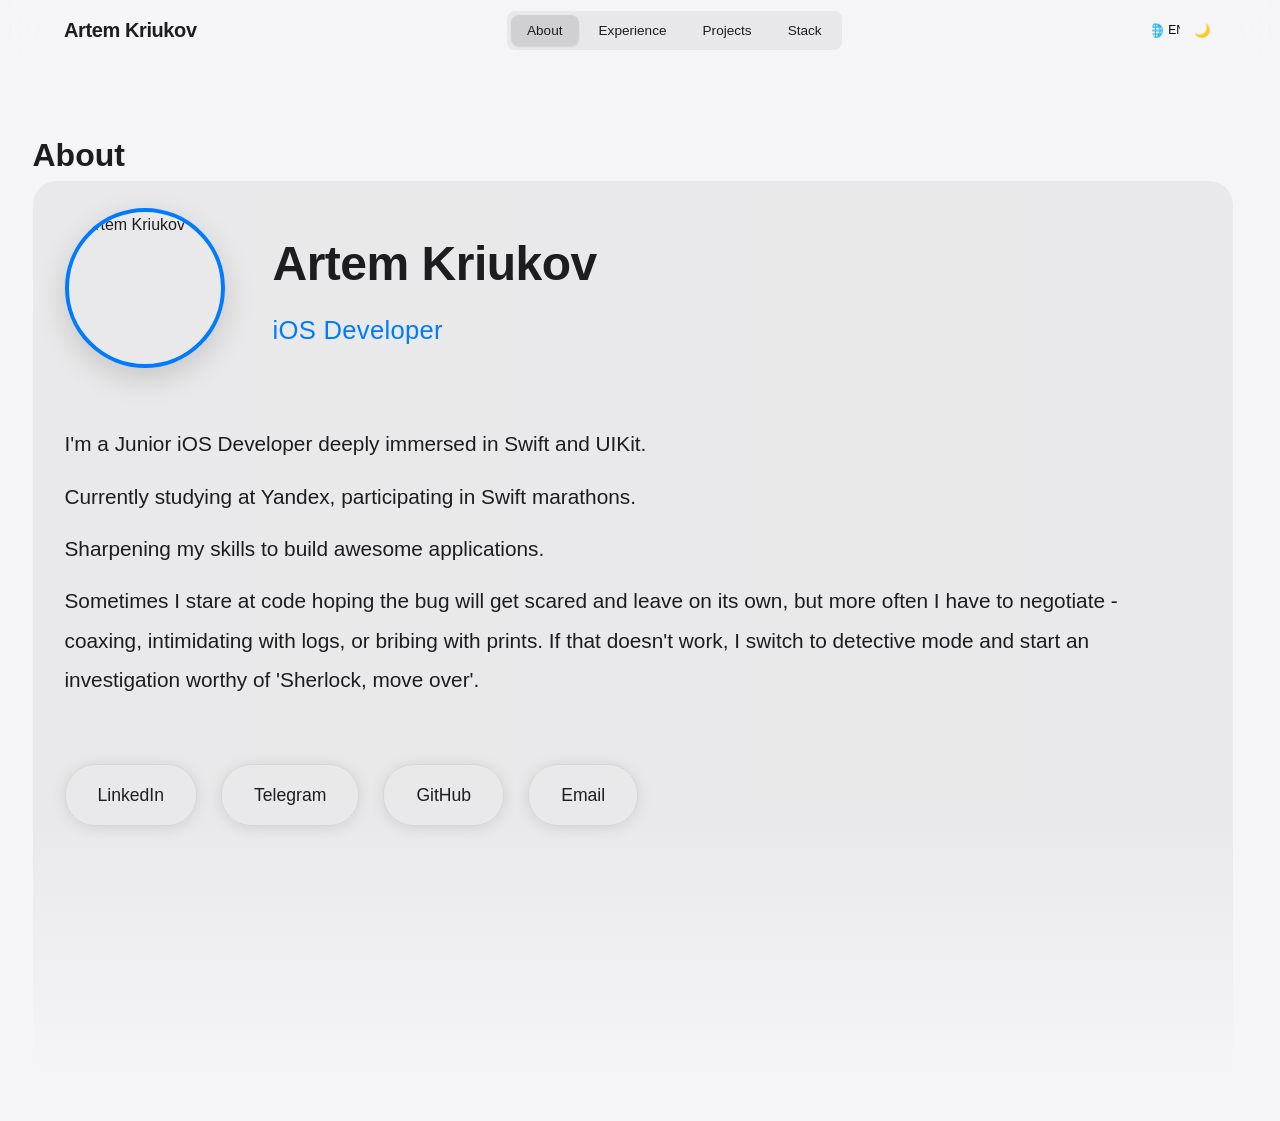
==== index.html @ dbe0424d "add about lang" ====
<!DOCTYPE html>
<html lang="ru" class="light-theme">
<head>
  <meta charset="UTF-8">
  <meta name="viewport" content="width=device-width,initial-scale=1.0">
  <title>Артем Крюков | iOS Developer</title>
  <link rel="stylesheet" href="styles/main.css">
</head>
<body>
  <div class="app-container">
    <!-- Объединенный навбар для десктопа -->
    <div class="navbar-desktop">
      <div class="navbar-top">
        <div class="navbar-name">Artem Kriukov</div>
        <div class="navbar-tabs">
          <button class="navbar-tab active" data-content="about">About</button>
          <button class="navbar-tab" data-content="experience">Experience</button>
          <button class="navbar-tab" data-content="projects">Projects</button>
          <button class="navbar-tab" data-content="stack">Stack</button>
        </div>
        <div class="navbar-actions">
          <button class="lang-toggle" title="Switch language">
            <span class="lang-icon">🌐</span>
            <span class="lang-text">EN</span>
          </button>
          <button class="theme-toggle">
            <span class="theme-icon">🌓</span>
          </button>
        </div>
      </div>
    </div>

    <!-- Мобильные табы (отдельно внизу) -->
    <div class="navbar-mobile">
      <div class="mobile-tabs">
        <button class="mobile-tab active" data-content="about">
          <span class="tab-icon"></span>
          <span class="tab-text">About</span>
        </button>
        <button class="mobile-tab" data-content="experience">
          <span class="tab-icon"></span>
          <span class="tab-text">Exp</span>
        </button>
        <button class="mobile-tab" data-content="projects">
          <span class="tab-icon"></span>
          <span class="tab-text">Projects</span>
        </button>
        <button class="mobile-tab" data-content="stack">
          <span class="tab-icon"></span>
          <span class="tab-text">Stack</span>
        </button>
      </div>
    </div>
    
    <main class="main-content">
      <div class="content-container">
        <!-- Контент будет загружаться здесь -->
      </div>
    </main>
  </div>

  <!-- Модальное окно -->
  <div class="modal-overlay"></div>
  <div class="modal-container">
    <button class="modal-close">✕</button>
    <div class="modal-content">
      <div class="modal-image-container"></div>
      <div class="modal-content-body">
        <h2 class="modal-title"></h2>
        <p class="modal-description"></p>
        <div class="modal-features">
          <h4>Особенности:</h4>
          <ul class="features-list"></ul>
        </div>
        <div class="modal-tasks">
          <h4>Реализованные задачи:</h4>
          <ul class="tasks-list"></ul>
        </div>
        <a href="#" class="github-link" target="_blank">Посмотреть на GitHub</a>
      </div>
    </div>
  </div>

  <script src="scripts/animator.js" type="module"></script>
  <script src="scripts/http.js" type="module"></script>
  <script src="scripts/render.js" type="module"></script>
  <script src="scripts/theme.js" type="module"></script>
  <script src="scripts/router.js" type="module"></script>
  <script src="scripts/projects.js" type="module"></script>
  <script src="scripts/main.js" type="module"></script>
</body>
</html>
---- styles/main.css ----
/* main.css */
/* Base styles */
@import url('./variables.css');
@import url('./about.css');
@import url('./project.css');
@import url('./navbar.css');
@import url('./stack.css');
@import url('./experience.css');
@import url('./media.css');

* {
  margin: 0;
  padding: 0;
  box-sizing: border-box;
  transition: background-color 0.3s ease, border-color 0.3s ease;
}

html {
  overflow-y: scroll; 
  scrollbar-gutter: stable;
  scroll-behavior: smooth;
}

body {
  font-family: -apple-system, BlinkMacSystemFont, 'Segoe UI', Roboto, sans-serif;
  background-color: var(--bg-color);
  color: var(--text-color);
  transition: background-color 0.3s ease;
  line-height: 1.6;
}

/* Main layout */
.app-container {
  display: flex;
  flex-direction: column;
  min-height: 100vh;
}

.main-content {
  flex: 1;
  margin-top: 90px; /* Высота навбара */
  padding: 40px 24px;
  width: 100%;
}

.content-container {
  max-width: 1200px;
  margin: 0 auto;
  width: 100%;
}

/* Content styles */
.content__title {
  margin-bottom: 0.5rem;
  font-size: 2.5rem;
}

.content__body {
  will-change: opacity, transform;
  transform-origin: top center;
}

/* Cards */
.card {
  background: var(--sidebar-bg);
  border-radius: 12px;
  padding: 2rem;
  margin-bottom: 0.5rem;
  box-shadow: var(--shadow);
  transition: box-shadow 0.3s ease;
}

.card:hover {
  box-shadow: 0 4px 6px rgba(0,0,0,0.1), 0 1px 3px rgba(0,0,0,0.08);
}

:root {
  --navbar-height: 60px;
  --mobile-navbar-height: 56px;
  --safe-area-inset-bottom: env(safe-area-inset-bottom, 0px);
}

@media (max-width: 768px) {
  .main-content {
    margin-top: 60px; /* Только высота navbar-top */
  }
}

.navbar-actions {
  display: flex;
  align-items: center;
  gap: 8px;
}

.lang-toggle {
  width: 28px;
  height: 28px;
  border-radius: 50%;
  border: none;
  background: var(--theme-toggle-bg);
  display: flex;
  align-items: center;
  justify-content: center;
  cursor: pointer;
  transition: all 0.3s ease;
  position: relative;
  overflow: hidden;
}

.lang-text {
  font-size: 12px;
  font-weight: 500;
  margin-left: 4px;
}

/* Для мобильной версии */
@media (max-width: 768px) {
  .lang-text {
    display: none;
  }
  
  .lang-toggle {
    width: 24px;
    height: 24px;
  }
}
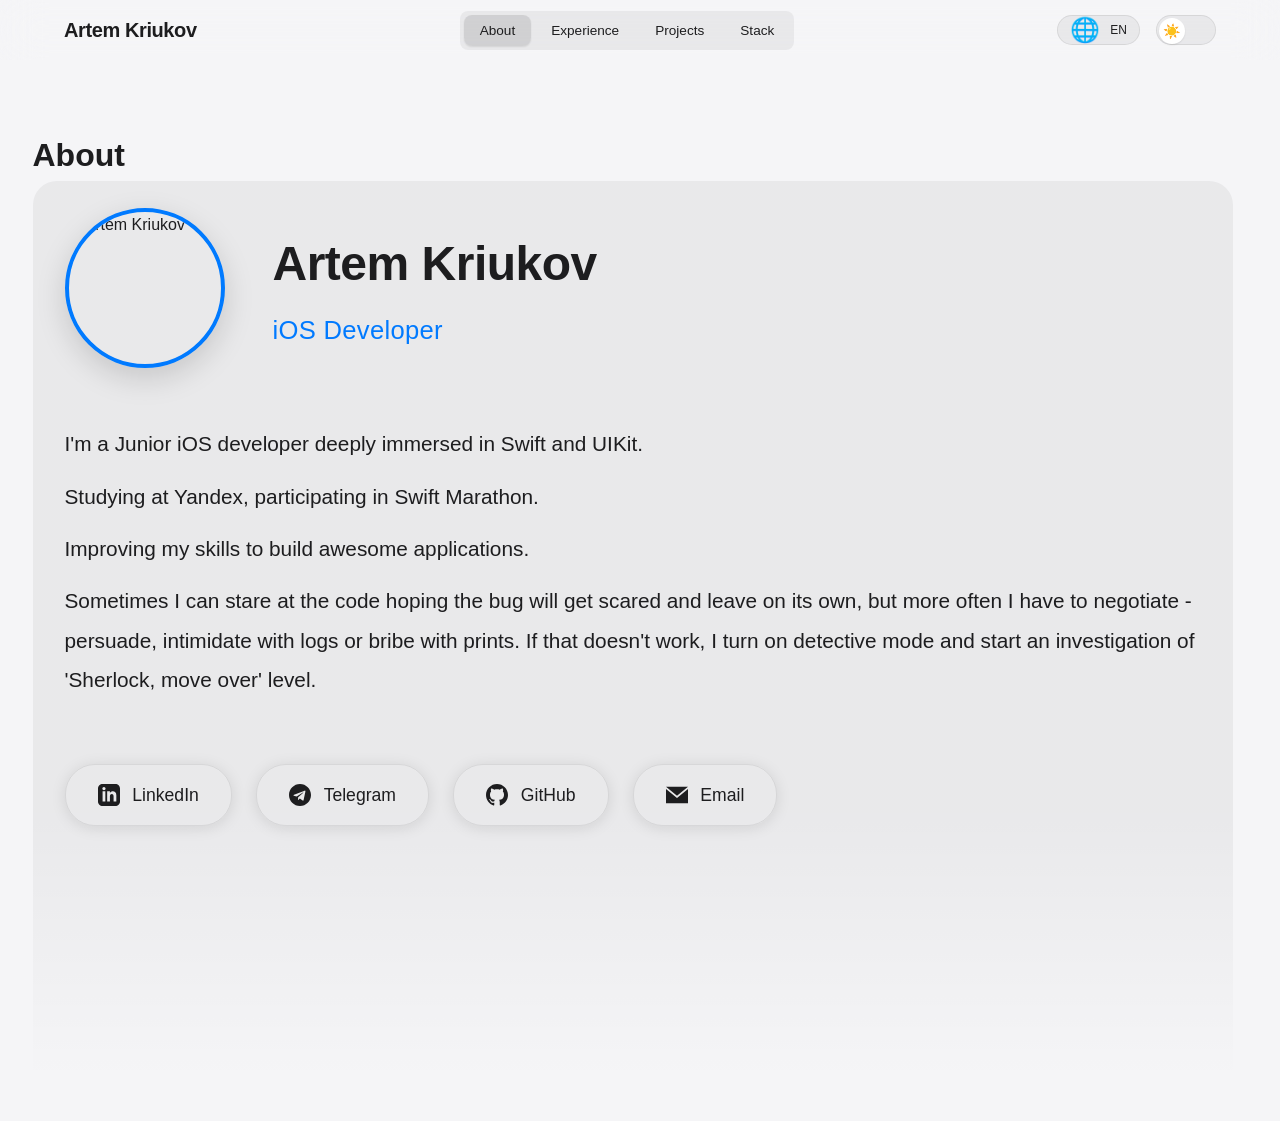
==== commit efc6fa95: "update theme switcher" ====
--- a/index.html
+++ b/index.html
@@ -12,21 +12,32 @@
     <div class="navbar-desktop">
       <div class="navbar-top">
         <div class="navbar-name">Artem Kriukov</div>
+
         <div class="navbar-tabs">
           <button class="navbar-tab active" data-content="about">About</button>
           <button class="navbar-tab" data-content="experience">Experience</button>
           <button class="navbar-tab" data-content="projects">Projects</button>
           <button class="navbar-tab" data-content="stack">Stack</button>
         </div>
+
         <div class="navbar-actions">
+          
           <button class="lang-toggle" title="Switch language">
             <span class="lang-icon">🌐</span>
             <span class="lang-text">EN</span>
           </button>
-          <button class="theme-toggle">
-            <span class="theme-icon">🌓</span>
-          </button>
+
+          <div class="theme-switcher">
+            <div class="theme-switcher-track">
+              <div class="theme-switcher-handle">
+                <span class="theme-icon moon-icon">🌙</span>
+                <span class="theme-icon sun-icon">☀️</span>
+              </div>
+            </div>
+          </div>
+          
         </div>
+
       </div>
     </div>
 
@@ -62,23 +73,19 @@
   <!-- Модальное окно -->
   <div class="modal-overlay"></div>
   <div class="modal-container">
-    <button class="modal-close">✕</button>
-    <div class="modal-content">
-      <div class="modal-image-container"></div>
-      <div class="modal-content-body">
-        <h2 class="modal-title"></h2>
-        <p class="modal-description"></p>
-        <div class="modal-features">
-          <h4>Особенности:</h4>
-          <ul class="features-list"></ul>
-        </div>
-        <div class="modal-tasks">
-          <h4>Реализованные задачи:</h4>
-          <ul class="tasks-list"></ul>
-        </div>
-        <a href="#" class="github-link" target="_blank">Посмотреть на GitHub</a>
+      <button class="modal-close">✕</button>
+      <div class="modal-content">
+          <div class="modal-image-container"></div>
+          <div class="modal-content-body">
+              <h2 class="modal-title"></h2>
+              <p class="modal-description"></p>
+              <div class="modal-tasks">
+                  <h4 class="modal-tasks-title">Реализованные задачи:</h4> <!-- Добавлен класс -->
+                  <ul class="tasks-list"></ul>
+              </div>
+              <a href="#" class="github-link" target="_blank">Посмотреть на GitHub</a>
+          </div>
       </div>
-    </div>
   </div>
 
   <script src="scripts/animator.js" type="module"></script>
--- a/styles/main.css
+++ b/styles/main.css
@@ -6,6 +6,7 @@
 @import url('./navbar.css');
 @import url('./stack.css');
 @import url('./experience.css');
+@import url('./theme.css');
 @import url('./media.css');
 
 * {
@@ -89,28 +90,40 @@
 .navbar-actions {
   display: flex;
   align-items: center;
-  gap: 8px;
+  gap: 16px; 
+  position: relative; 
 }
 
 .lang-toggle {
-  width: 28px;
-  height: 28px;
-  border-radius: 50%;
-  border: none;
-  background: var(--theme-toggle-bg);
   display: flex;
   align-items: center;
   justify-content: center;
+  width: auto;
+  padding: 0 12px;
+  height: 30px;
+  border-radius: 15px;
+  background: var(--bg-alt);
+  border: 1px solid var(--border-color);
+  gap: 6px;
   cursor: pointer;
-  transition: all 0.3s ease;
-  position: relative;
-  overflow: hidden;
+  transition: all var(--transition-base);
 }
 
 .lang-text {
   font-size: 12px;
   font-weight: 500;
   margin-left: 4px;
+  color: var(--text-color);
+  transition: color var(--transition-base);
+}
+
+.navbar-actions button {
+  font-size: 1.5rem;
+  line-height: 1; 
+}
+
+.theme-icon, .lang-icon {
+  display: inline-block;
 }
 
 /* Для мобильной версии */
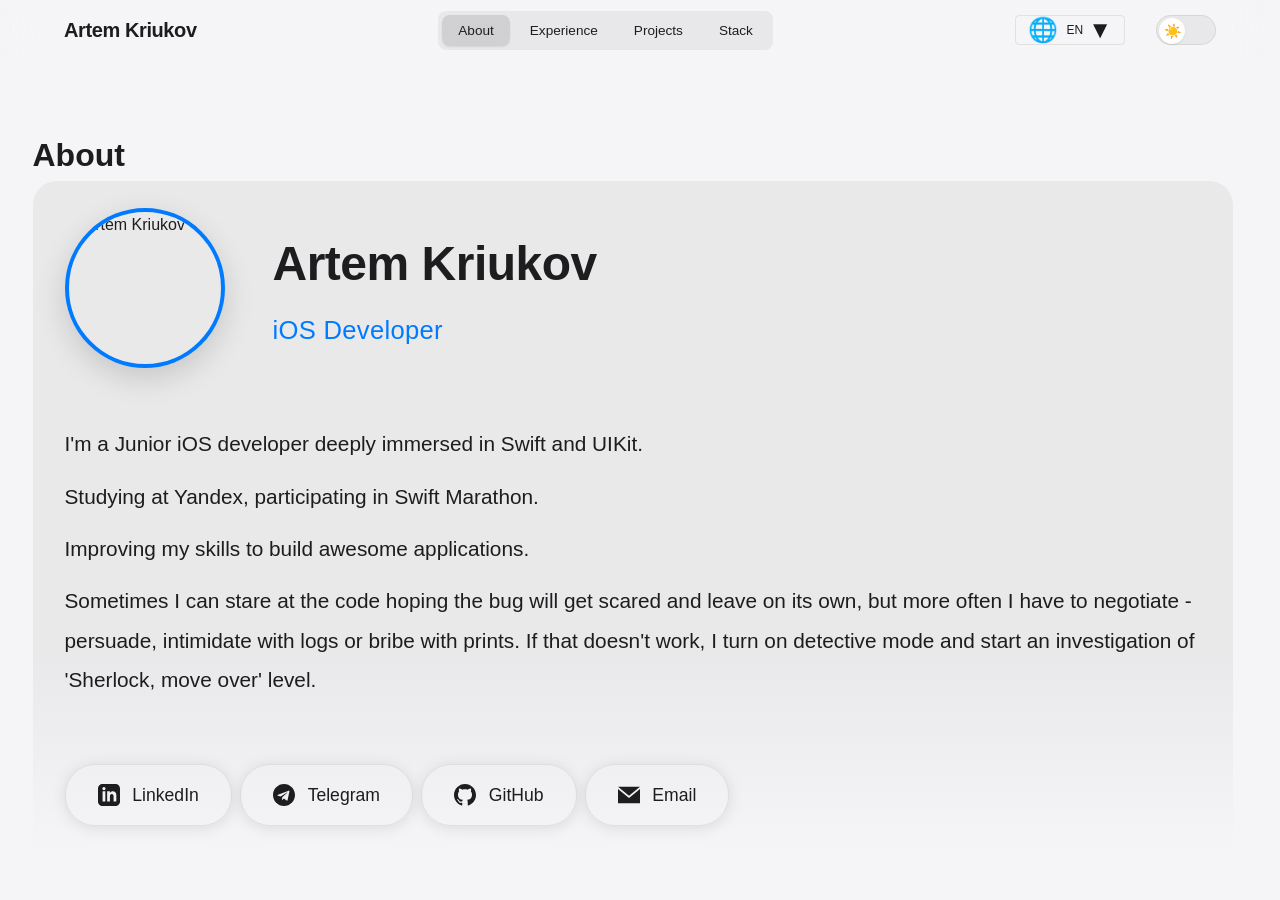
==== commit f60196e0: "update lang item" ====
--- a/index.html
+++ b/index.html
@@ -22,10 +22,17 @@
 
         <div class="navbar-actions">
           
-          <button class="lang-toggle" title="Switch language">
-            <span class="lang-icon">🌐</span>
-            <span class="lang-text">EN</span>
-          </button>
+          <div class="lang-selector">
+            <button class="lang-toggle" title="Switch language" aria-expanded="false">
+              <span class="lang-icon">🌐</span>
+              <span class="lang-text">EN</span>
+              <span class="lang-arrow">▼</span>
+            </button>
+            <div class="lang-dropdown" hidden>
+              <button class="lang-option" data-lang="ru">Русский</button>
+              <button class="lang-option" data-lang="en">English</button>
+            </div>
+          </div>
 
           <div class="theme-switcher">
             <div class="theme-switcher-track">
--- a/styles/main.css
+++ b/styles/main.css
@@ -136,4 +136,81 @@
     width: 24px;
     height: 24px;
   }
+}
+
+
+.lang-selector {
+  position: relative;
+  display: inline-block;
+  margin-right: 15px;
+}
+
+.lang-toggle {
+  display: flex;
+  align-items: center;
+  gap: 5px;
+  background: none;
+  border: 1px solid var(--border-color);
+  color: inherit;
+  cursor: pointer;
+  padding: 5px 12px;
+  border-radius: 4px;
+  transition: all 0.2s ease;
+  z-index: 101;
+  position: relative;
+}
+
+.lang-toggle:hover {
+  background-color: var(--hover-color);
+}
+
+.lang-toggle[aria-expanded="true"] {
+  background-color: var(--active-color);
+}
+
+.lang-dropdown {
+  position: absolute;
+  top: calc(100% + 5px);
+  right: 0;
+  background-color: var(--bg-color);
+  border: 1px solid var(--border-color);
+  border-radius: 4px;
+  box-shadow: 0 2px 10px rgba(0, 0, 0, 0.1);
+  min-width: 120px;
+  z-index: 100;
+  transform: translateY(-10px);
+  opacity: 0;
+  visibility: hidden;
+  transition: all 0.3s ease;
+}
+
+.lang-dropdown[hidden] {
+  display: block !important; /* Переопределяем hidden для анимации */
+}
+
+.lang-dropdown.show {
+  transform: translateY(0);
+  opacity: 1;
+  visibility: visible;
+}
+
+.lang-option {
+  display: block;
+  width: 100%;
+  padding: 8px 16px;
+  text-align: left;
+  background: none;
+  border: none;
+  color: inherit;
+  cursor: pointer;
+  transition: background-color 0.2s;
+}
+
+.lang-option:hover {
+  background-color: var(--hover-color);
+}
+
+.lang-option.active {
+  font-weight: bold;
+  background-color: var(--active-color);
 }
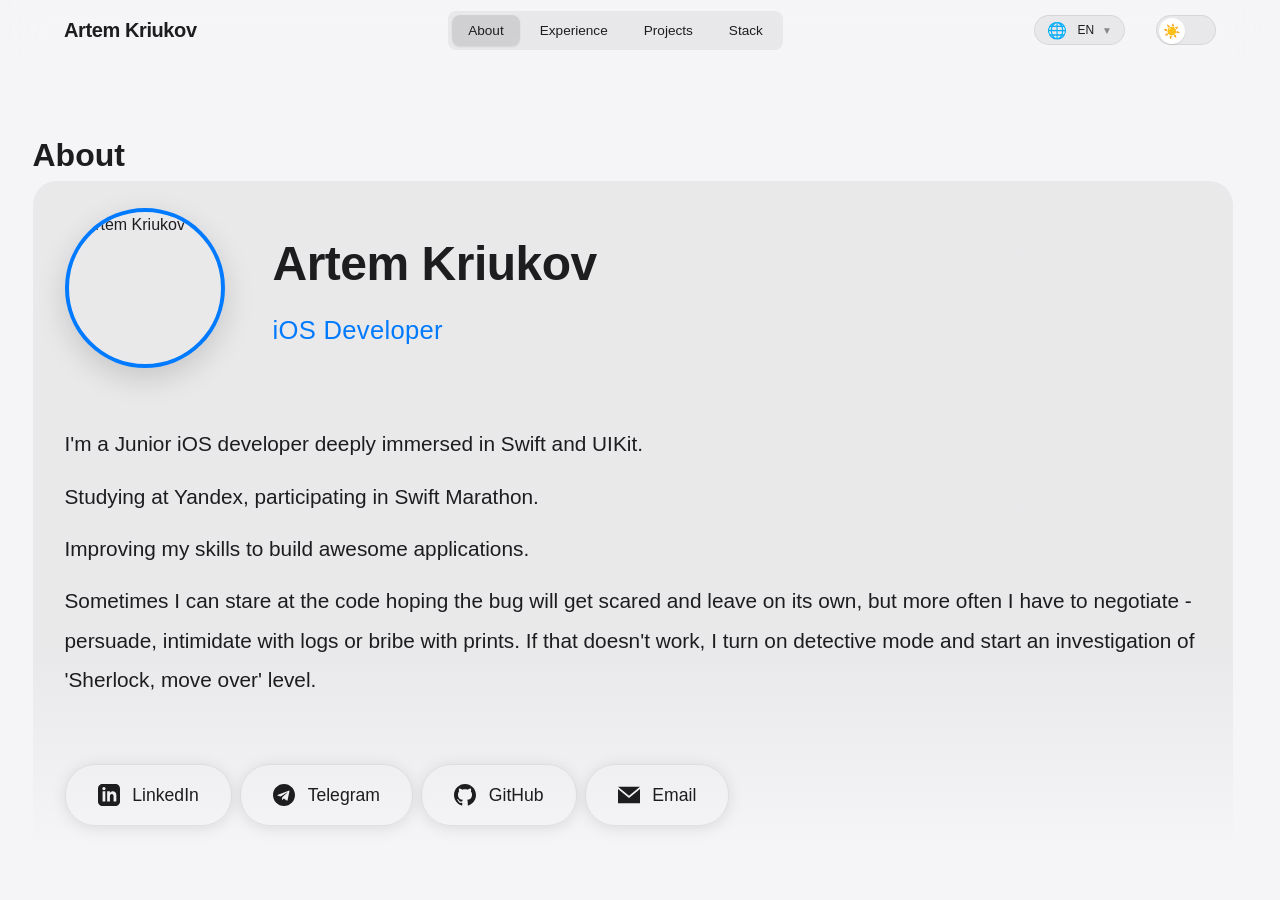
==== commit 6149a7f4: "fix dropdown UI" ====
--- a/index.html
+++ b/index.html
@@ -29,8 +29,8 @@
               <span class="lang-arrow">▼</span>
             </button>
             <div class="lang-dropdown" hidden>
-              <button class="lang-option" data-lang="ru">Русский</button>
-              <button class="lang-option" data-lang="en">English</button>
+              <button class="lang-option" data-lang="ru">🇷🇺 Русский</button>
+              <button class="lang-option" data-lang="en">🇺🇸 English</button>
             </div>
           </div>
 
--- a/styles/main.css
+++ b/styles/main.css
@@ -7,6 +7,7 @@
 @import url('./stack.css');
 @import url('./experience.css');
 @import url('./theme.css');
+@import url('./lang.css');
 @import url('./media.css');
 
 * {
@@ -94,123 +95,12 @@
   position: relative; 
 }
 
-.lang-toggle {
-  display: flex;
-  align-items: center;
-  justify-content: center;
-  width: auto;
-  padding: 0 12px;
-  height: 30px;
-  border-radius: 15px;
-  background: var(--bg-alt);
-  border: 1px solid var(--border-color);
-  gap: 6px;
-  cursor: pointer;
-  transition: all var(--transition-base);
-}
-
-.lang-text {
-  font-size: 12px;
-  font-weight: 500;
-  margin-left: 4px;
-  color: var(--text-color);
-  transition: color var(--transition-base);
-}
-
-.navbar-actions button {
-  font-size: 1.5rem;
-  line-height: 1; 
-}
-
-.theme-icon, .lang-icon {
+.theme-icon {
   display: inline-block;
 }
 
-/* Для мобильной версии */
-@media (max-width: 768px) {
-  .lang-text {
-    display: none;
+@media (max-width: 576px) {
+  .navbar-actions {
+    gap: 0;
   }
-  
-  .lang-toggle {
-    width: 24px;
-    height: 24px;
-  }
-}
-
-
-.lang-selector {
-  position: relative;
-  display: inline-block;
-  margin-right: 15px;
-}
-
-.lang-toggle {
-  display: flex;
-  align-items: center;
-  gap: 5px;
-  background: none;
-  border: 1px solid var(--border-color);
-  color: inherit;
-  cursor: pointer;
-  padding: 5px 12px;
-  border-radius: 4px;
-  transition: all 0.2s ease;
-  z-index: 101;
-  position: relative;
-}
-
-.lang-toggle:hover {
-  background-color: var(--hover-color);
-}
-
-.lang-toggle[aria-expanded="true"] {
-  background-color: var(--active-color);
-}
-
-.lang-dropdown {
-  position: absolute;
-  top: calc(100% + 5px);
-  right: 0;
-  background-color: var(--bg-color);
-  border: 1px solid var(--border-color);
-  border-radius: 4px;
-  box-shadow: 0 2px 10px rgba(0, 0, 0, 0.1);
-  min-width: 120px;
-  z-index: 100;
-  transform: translateY(-10px);
-  opacity: 0;
-  visibility: hidden;
-  transition: all 0.3s ease;
-}
-
-.lang-dropdown[hidden] {
-  display: block !important; /* Переопределяем hidden для анимации */
-}
-
-.lang-dropdown.show {
-  transform: translateY(0);
-  opacity: 1;
-  visibility: visible;
-}
-
-.lang-option {
-  display: block;
-  width: 100%;
-  padding: 8px 16px;
-  text-align: left;
-  background: none;
-  border: none;
-  color: inherit;
-  cursor: pointer;
-  transition: background-color 0.2s;
-}
-
-.lang-option:hover {
-  background-color: var(--hover-color);
-}
-
-.lang-option.active {
-  font-weight: bold;
-  background-color: var(--active-color);
 }
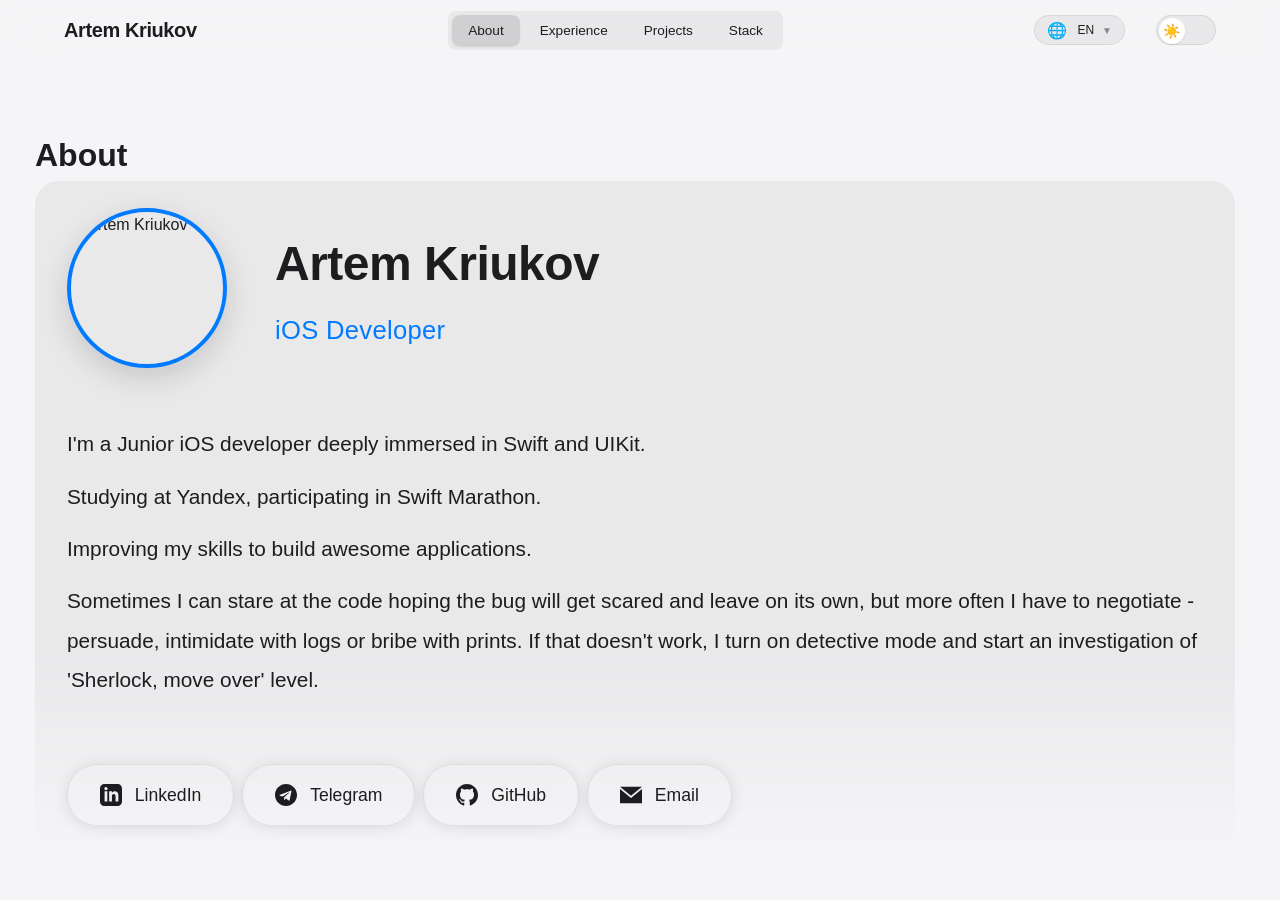
==== commit 61504565: "add video player" ====
--- a/index.html
+++ b/index.html
@@ -78,21 +78,32 @@
   </div>
 
   <!-- Модальное окно -->
-  <div class="modal-overlay"></div>
-  <div class="modal-container">
+  <div class="modal-overlay project-modal-overlay"></div>
+    <div class="modal-container project-modal">
       <button class="modal-close">✕</button>
       <div class="modal-content">
-          <div class="modal-image-container"></div>
-          <div class="modal-content-body">
-              <h2 class="modal-title"></h2>
-              <p class="modal-description"></p>
-              <div class="modal-tasks">
-                  <h4 class="modal-tasks-title">Реализованные задачи:</h4> <!-- Добавлен класс -->
-                  <ul class="tasks-list"></ul>
-              </div>
-              <a href="#" class="github-link" target="_blank">Посмотреть на GitHub</a>
+        <div class="modal-image-container"></div>
+        <div class="modal-content-body">
+          <div class="modal-header">
+            <h2 class="modal-title"></h2>
+            <div class="modal-header-actions"></div>
           </div>
+          <p class="modal-description"></p>
+          <div class="modal-tasks">
+            <h4 class="modal-tasks-title">Реализованные задачи:</h4>
+            <ul class="tasks-list"></ul>
+          </div>
+          <a href="#" class="github-link" target="_blank">Посмотреть на GitHub</a>
+        </div>
       </div>
+    </div>
+
+    <!-- Модалка видео (центр) -->
+    <div class="video-modal-overlay"></div>
+    <div class="video-modal">
+      <button class="video-close">✕</button>
+      <div class="video-wrapper"></div>
+    </div>
   </div>
 
   <script src="scripts/animator.js" type="module"></script>
--- a/styles/main.css
+++ b/styles/main.css
@@ -10,11 +10,35 @@
 @import url('./lang.css');
 @import url('./media.css');
 
+
+::-webkit-scrollbar {
+  width: 8px;
+  height: 8px;
+}
+
+::-webkit-scrollbar-track {
+  background: var(--bg-alt); 
+  border-radius: 4px;
+}
+
+::-webkit-scrollbar-thumb {
+  background: var(--border-color); 
+  border-radius: 4px;
+  border: 2px solid transparent; 
+  background-clip: content-box; 
+}
+
+::-webkit-scrollbar-thumb:hover {
+  background: var(--text-secondary);
+}
+
 * {
   margin: 0;
   padding: 0;
   box-sizing: border-box;
   transition: background-color 0.3s ease, border-color 0.3s ease;
+  scrollbar-width: thin;
+  scrollbar-color: var(--border-color) var(--bg-alt);
 }
 
 html {
@@ -103,4 +127,112 @@
   .navbar-actions {
     gap: 0;
   }
+}
+
+/* Для очень маленьких экранов */
+@media (max-width: 480px) {
+
+  .social-link span {
+    display: none;
+  }
+
+  .social-links {
+    gap: clamp(1rem, 2.4vw, 2.4rem);
+  }
+}
+
+/* Видео модалка */
+.video-modal {
+  position: fixed;
+  top: 50% !important;
+  left: 50% !important;
+  transform: translate(-50%, -50%) !important;
+  width: 90%;
+  max-width: 800px;
+  background: var(--card-bg);
+  border-radius: 12px;
+  padding: 20px;
+  z-index: 1003; 
+  opacity: 0;
+  visibility: hidden;
+  transition: all 0.3s ease;
+  box-shadow: 0 0 30px rgba(0,0,0,0.3);
+}
+
+.video-modal.active {
+  opacity: 1;
+  visibility: visible;
+}
+
+.video-modal-overlay {
+  position: fixed;
+  top: 0;
+  left: 0;
+  right: 0;
+  bottom: 0;
+  background: rgba(0, 0, 0, 0.7);
+  z-index: 1002;
+  opacity: 0;
+  visibility: hidden;
+  transition: opacity 0.3s ease;
+}
+
+
+.video-modal-overlay.active {
+  opacity: 1;
+  visibility: visible;
+}
+
+.video-wrapper {
+  position: relative;
+  padding-top: 56.25%; /* 16:9 aspect ratio */
+  background: #000;
+  border-radius: 8px;
+  overflow: hidden;
+}
+
+.video-wrapper video {
+  position: absolute;
+  top: 0;
+  left: 0;
+  width: 100%;
+  height: 100%;
+  object-fit: contain;
+}
+
+.video-close {
+  position: absolute;
+  top: 15px;
+  right: 15px;
+  background: rgba(0, 0, 0, 0.7);
+  color: white;
+  border: none;
+  border-radius: 50%;
+  width: 40px;
+  height: 40px;
+  cursor: pointer;
+  z-index: 1;
+  display: flex;
+  align-items: center;
+  justify-content: center;
+  font-size: 1.2rem;
+}
+
+/* Кнопка видео в основной модалке */
+.modal-header-actions .video-button {
+  margin-left: auto;
+  padding: 8px 16px;
+  background: var(--accent);
+  color: white;
+  border: none;
+  border-radius: 8px;
+  cursor: pointer;
+  transition: background 0.3s ease;
+  display: flex;
+  align-items: center;
+  gap: 8px;
+}
+
+.modal-header-actions .video-button:hover {
+  background: var(--accent-hover);
 }
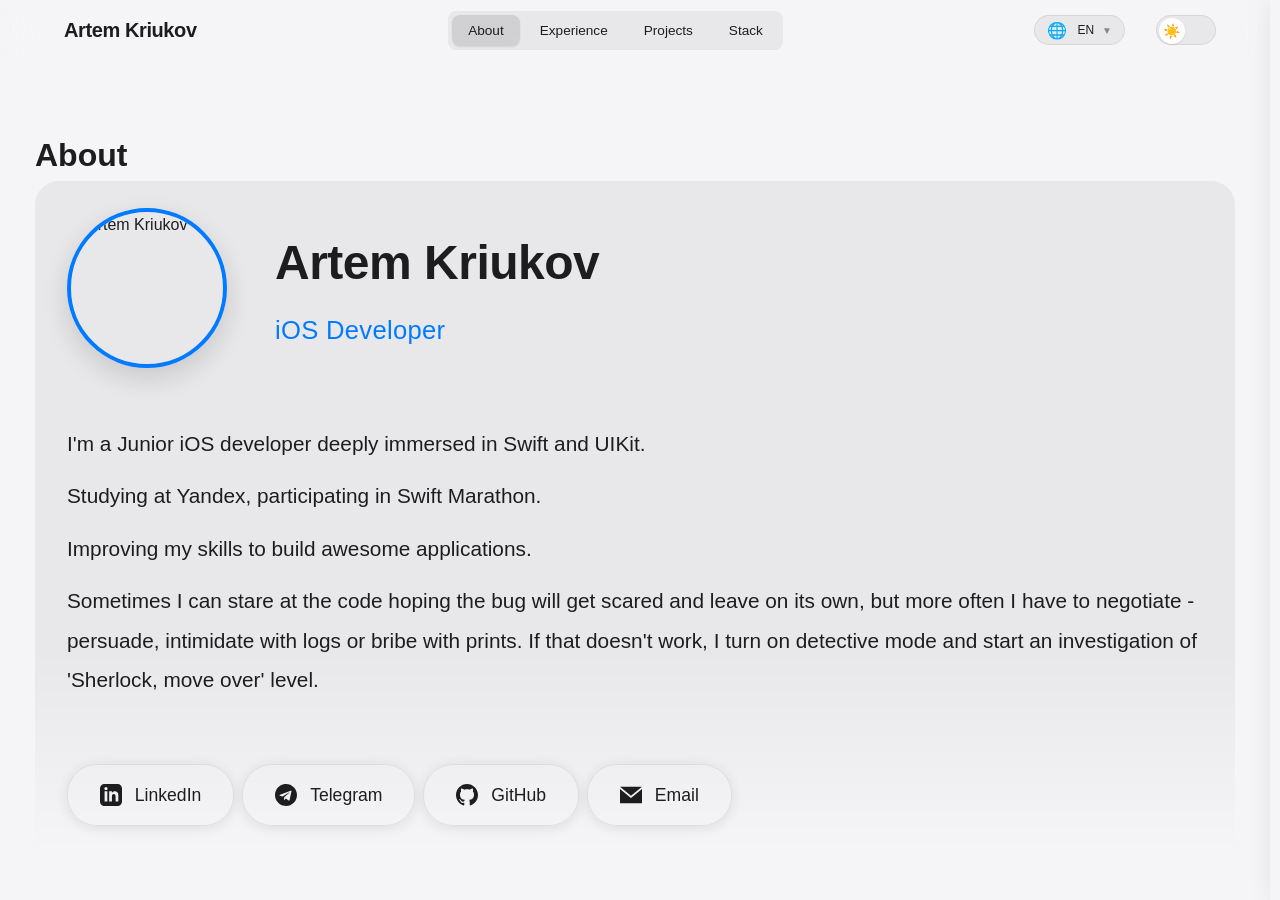
==== commit f7e1b526: "refactor code v2" ====
--- a/index.html
+++ b/index.html
@@ -8,20 +8,17 @@
 </head>
 <body>
   <div class="app-container">
-    <!-- Объединенный навбар для десктопа -->
+    <!-- Десктопный навбар -->
     <div class="navbar-desktop">
       <div class="navbar-top">
         <div class="navbar-name">Artem Kriukov</div>
-
         <div class="navbar-tabs">
           <button class="navbar-tab active" data-content="about">About</button>
           <button class="navbar-tab" data-content="experience">Experience</button>
           <button class="navbar-tab" data-content="projects">Projects</button>
           <button class="navbar-tab" data-content="stack">Stack</button>
         </div>
-
         <div class="navbar-actions">
-          
           <div class="lang-selector">
             <button class="lang-toggle" title="Switch language" aria-expanded="false">
               <span class="lang-icon">🌐</span>
@@ -33,7 +30,6 @@
               <button class="lang-option" data-lang="en">🇺🇸 English</button>
             </div>
           </div>
-
           <div class="theme-switcher">
             <div class="theme-switcher-track">
               <div class="theme-switcher-handle">
@@ -42,13 +38,11 @@
               </div>
             </div>
           </div>
-          
         </div>
-
       </div>
     </div>
 
-    <!-- Мобильные табы (отдельно внизу) -->
+    <!-- Мобильные табы -->
     <div class="navbar-mobile">
       <div class="mobile-tabs">
         <button class="mobile-tab active" data-content="about">
@@ -77,35 +71,40 @@
     </main>
   </div>
 
-  <!-- Модальное окно -->
+  <!-- Модальное окно проектов -->
   <div class="modal-overlay project-modal-overlay"></div>
     <div class="modal-container project-modal">
       <button class="modal-close">✕</button>
       <div class="modal-content">
-        <div class="modal-image-container"></div>
-        <div class="modal-content-body">
-          <div class="modal-header">
-            <h2 class="modal-title"></h2>
-            <div class="modal-header-actions"></div>
+        <div class="modal-scroll-area">
+          <div class="modal-image-container"></div>
+          <div class="modal-content-body">
+            <div class="modal-header">
+              <h2 class="modal-title"></h2>
+              <div class="modal-header-actions"></div>
+            </div>
+            <p class="modal-description"></p>
+            <div class="modal-tasks">
+              <h4 class="modal-tasks-title"></h4>
+              <ul class="tasks-list"></ul>
+            </div>
+            <a href="#" class="github-link" target="_blank">Посмотреть на GitHub</a>
           </div>
-          <p class="modal-description"></p>
-          <div class="modal-tasks">
-            <h4 class="modal-tasks-title">Реализованные задачи:</h4>
-            <ul class="tasks-list"></ul>
-          </div>
-          <a href="#" class="github-link" target="_blank">Посмотреть на GitHub</a>
         </div>
       </div>
     </div>
 
-    <!-- Модалка видео (центр) -->
-    <div class="video-modal-overlay"></div>
-    <div class="video-modal">
-      <button class="video-close">✕</button>
-      <div class="video-wrapper"></div>
-    </div>
+
+
+
+  <!-- Модалка видео (центр) -->
+  <div class="video-modal-overlay"></div>
+  <div class="video-modal">
+    <button class="video-close">✕</button>
+    <div class="video-wrapper"></div>
   </div>
 
+  <!-- Скрипты -->
   <script src="scripts/animator.js" type="module"></script>
   <script src="scripts/http.js" type="module"></script>
   <script src="scripts/render.js" type="module"></script>
@@ -114,4 +113,5 @@
   <script src="scripts/projects.js" type="module"></script>
   <script src="scripts/main.js" type="module"></script>
 </body>
+
 </html>
--- a/styles/main.css
+++ b/styles/main.css
@@ -147,16 +147,18 @@
   top: 50% !important;
   left: 50% !important;
   transform: translate(-50%, -50%) !important;
-  width: 90%;
-  max-width: 800px;
   background: var(--card-bg);
   border-radius: 12px;
-  padding: 20px;
   z-index: 1003; 
   opacity: 0;
   visibility: hidden;
   transition: all 0.3s ease;
   box-shadow: 0 0 30px rgba(0,0,0,0.3);
+  max-width: min(90%, 1000px); /* Гибкий максимальный размер */
+  max-height: 90vh;
+  padding: 3px;
+  display: flex;
+  flex-direction: column;
 }
 
 .video-modal.active {
@@ -185,18 +187,21 @@
 
 .video-wrapper {
   position: relative;
-  padding-top: 56.25%; /* 16:9 aspect ratio */
+  flex: 1;
+  min-height: 300px; /* Минимальная высота */
   background: #000;
   border-radius: 8px;
   overflow: hidden;
+  display: flex;
+  align-items: center;
+  justify-content: center;
 }
 
 .video-wrapper video {
-  position: absolute;
-  top: 0;
-  left: 0;
-  width: 100%;
-  height: 100%;
+  width: auto;
+  height: auto;
+  max-width: 100%;
+  max-height: 90vh; /* Ограничение по высоте с учетом модалки */
   object-fit: contain;
 }
 
@@ -235,4 +240,70 @@
 
 .modal-header-actions .video-button:hover {
   background: var(--accent-hover);
-}+}
+
+@media (max-width: 1024px) {
+  .video-modal {
+    max-width: 90%;
+    padding: 3px;
+  }
+  
+  .video-wrapper {
+    min-height: 350px;
+  }
+}
+
+@media (max-width: 768px) {
+  .video-modal {
+    max-width: 95%;
+    padding: 3px;
+    border-radius: 8px;
+  }
+  
+  .video-wrapper {
+    min-height: 300px;
+    border-radius: 6px;
+  }
+
+}
+
+@media (max-width: 480px) {
+  .video-modal {
+    width: 100%;
+    height: 100%;
+    max-width: 100%;
+    max-height: 100%;
+    border-radius: 0;
+    padding: 0;
+  }
+  
+  .video-wrapper {
+    min-height: 50vh;
+    border-radius: 0;
+  }
+  
+  .video-wrapper video {
+    max-width: 100%;
+  }
+  
+  .video-close {
+    top: 10px;
+    right: 10px;
+    width: 35px;
+    height: 35px;
+  }
+}
+
+/* Для очень маленьких экранов */
+@media (max-width: 360px) {
+  .video-wrapper {
+    min-height: 45vh;
+  }
+}
+
+@media (min-width: 601px) and (max-width: 768px) {
+  .video-modal {
+    max-width: 85%;
+  }
+}
+
